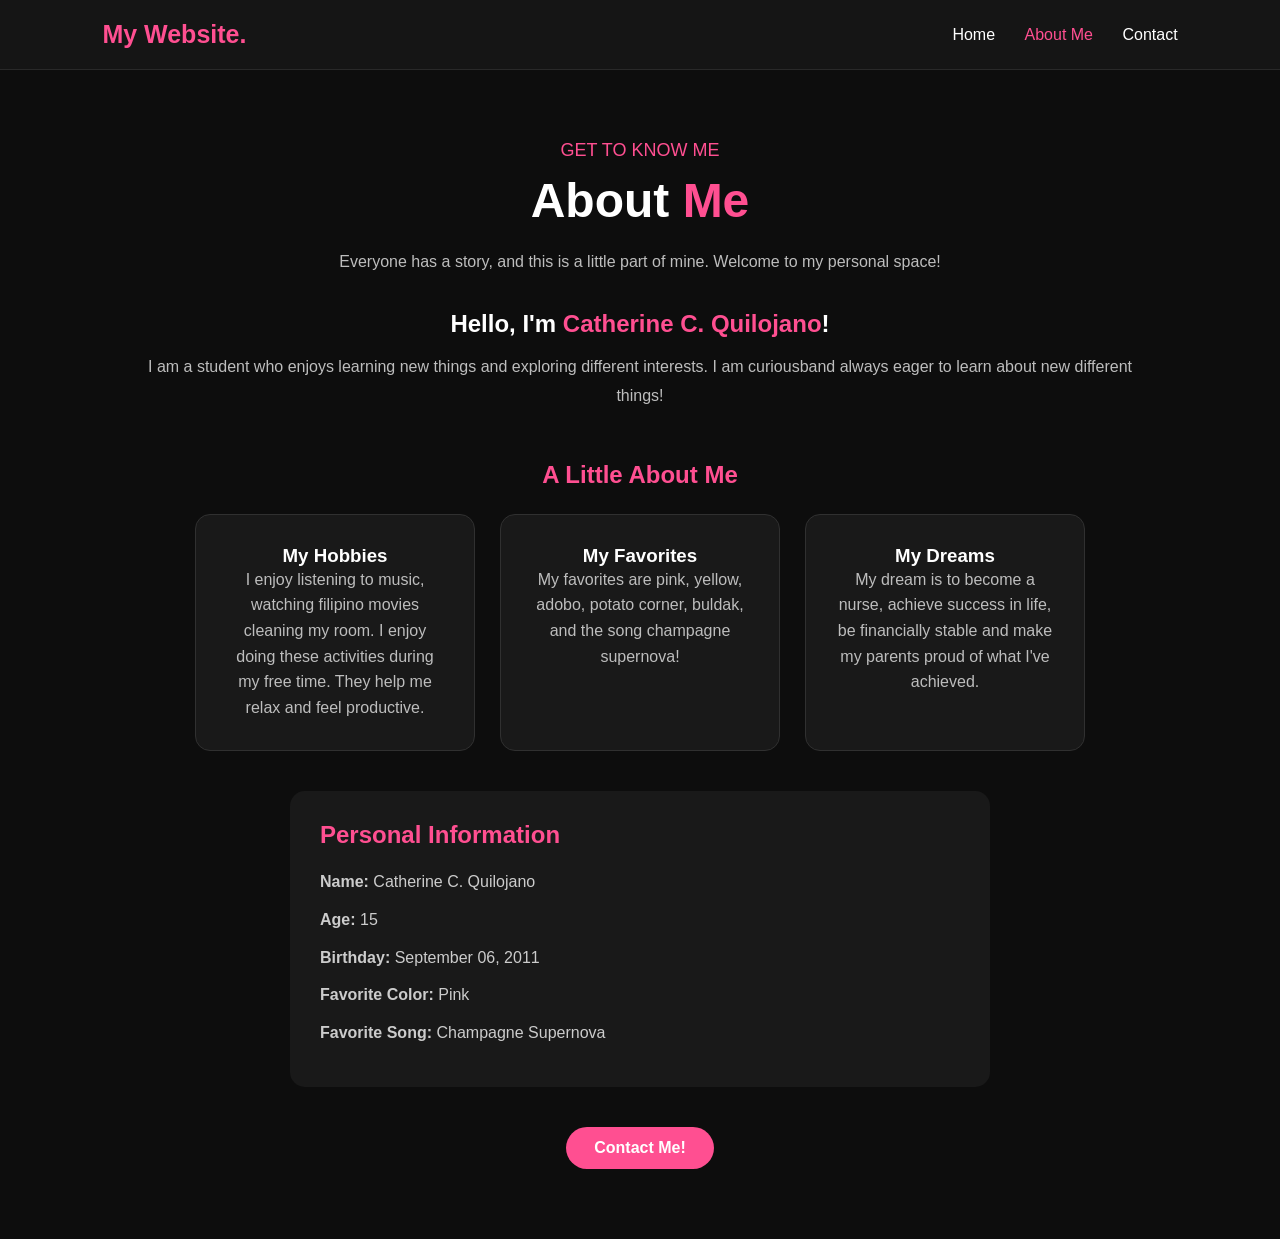
==== about.html @ f65b0c99 "Add files via upload" ====
<!DOCTYPE html>
<html lang="en">
<head>
    <meta charset="UTF-8">
    <meta name="viewport" content="width=device-width, initial-scale=1.0">

    <title>About Me | My Personal Website</title>

    <link rel="stylesheet" href="style.css">
</head>

<body>

    <!-- NAVIGATION BAR -->
    <header>
        <h2 class="logo">My Website.</h2>

        <nav>
            <a href="index.html">Home</a>
            <a href="about.html" class="active">About Me</a>
            <a href="contact.html">Contact</a>
        </nav>
    </header>


    <!-- ABOUT INTRODUCTION -->
    <section class="about">

        <p class="welcome">GET TO KNOW ME</p>

        <h1>About <span>Me</span></h1>

        <p class="about-intro">
            Everyone has a story, and this is a little part of mine.
            Welcome to my personal space!
        </p>
      

            <div class="profile-text">
                <h2>Hello, I'm <span>Catherine C. Quilojano</span>!</h2>

                <p>
                  I am a student who enjoys learning new things and
                  exploring different interests. I am curiousband always
                  eager to learn about new different things!
                </p>

          
            </div>

        <!-- INFORMATION CARDS -->
        <h2 class="section-title">A Little About Me</h2>

        <div class="card-container">

            <div class="card">
                <h3> My Hobbies</h3>
                <p>
                    I enjoy listening to music, watching filipino movies
                  cleaning my room. I enjoy doing these activities during my free time.
                  They help me relax and feel productive.
                  </p>
            </div>

            <div class="card">
                <h3>My Favorites</h3>
                <p>
                    My favorites are pink, yellow, adobo, potato corner,
                  buldak, and the song champagne supernova!
                </p>
            </div>

            <div class="card">
                <h3> My Dreams</h3>
                <p>
                    My dream is to become a nurse, achieve success in life, be 
                  financially stable and make my parents proud of what
                  I've achieved.
                </p>
            </div>

        </div>


        <!-- PERSONAL INFORMATION -->
        <div class="personal-info">

            <h2>Personal Information</h2>

            <p><strong>Name:</strong> Catherine C. Quilojano</p>
            <p><strong>Age:</strong> 15</p>
            <p><strong>Birthday:</strong> September 06, 2011</p>
            <p><strong>Favorite Color:</strong> Pink </p>
            <p><strong>Favorite Song:</strong> Champagne Supernova </p>

        </div>

        <a href="contact.html" class="button">
            Contact Me!
        </a>

    </section>


</body>
</html>
---- style.css ----
/* GENERAL SETTINGS */
* {
    margin: 0;
    padding: 0;
    box-sizing: border-box;
    font-family: Arial, sans-serif;
    scroll-behavior: smooth;
}

body {
    background: #0d0d0d;
    color: white;
}

/* NAVIGATION BAR */
header {
    width: 100%;
    padding: 20px 8%;
    display: flex;
    justify-content: space-between;
    align-items: center;
    background: #151515;
    position: sticky;
    top: 0;
    z-index: 100;
    border-bottom: 1px solid #292929;
}

.logo {
    color: #ff4f91;
    font-size: 25px;
    font-weight: bold;
    text-decoration: none;
}

nav a {
    color: white;
    text-decoration: none;
    font-size: 16px;
    margin-left: 25px;
    transition: 0.3s;
}

nav a:hover,
nav a.active {
    color: #ff4f91;
}

/* GENERAL TITLES */
.welcome {
    color: #ff4f91;
    font-size: 18px;
    margin-bottom: 12px;
}

h1 {
    font-size: 48px;
    margin-bottom: 20px;
}

h1 span,
h2 span {
    color: #ff4f91;
}

/* HOME PAGE */
.home {
    min-height: 75vh;
    display: flex;
    align-items: center;
    padding: 70px 10%;
}

.home-content {
    max-width: 700px;
}

.description {
    color: #bdbdbd;
    font-size: 17px;
    line-height: 1.8;
    margin-bottom: 30px;
}

/* BUTTONS */
.button {
    display: inline-block;
    padding: 12px 28px;
    background: #ff4f91;
    color: white;
    text-decoration: none;
    border-radius: 30px;
    font-weight: bold;
    transition: 0.3s;
}

.button:hover {
    background: #e52d76;
    transform: translateY(-3px);
}

/* CARDS */
.home-cards,
.about,
.contact {
    padding: 70px 10%;
    text-align: center;
}

.card-subtitle,
.about-intro,
.contact-intro {
    color: #bdbdbd;
    margin-bottom: 35px;
    line-height: 1.7;
}

.card-container {
    display: flex;
    justify-content: center;
    flex-wrap: wrap;
    gap: 25px;
}

.card {
    background: #191919;
    border: 1px solid #303030;
    padding: 30px;
    width: 280px;
    border-radius: 15px;
    transition: 0.3s;
}

.card:hover {
    transform: translateY(-8px);
    border-color: #ff4f91;
}

.card h2 {
    color: #ff4f91;
    margin-bottom: 15px;
}

.card p {
    color: #bdbdbd;
    line-height: 1.6;
}

.card a {
    display: inline-block;
    color: #ff4f91;
    text-decoration: none;
    margin-top: 15px;
}

/* ABOUT PAGE */
.profile-card {
    display: flex;
    align-items: center;
    justify-content: center;
    gap: 35px;
    background: #191919;
    padding: 30px;
    border-radius: 15px;
    margin: 35px auto;
    max-width: 850px;
    text-align: left;
}

.profile-image img {
    width: 220px;
    height: 220px;
    object-fit: cover;
    border-radius: 15px;
    border: 3px solid #ff4f91;
}

.profile-text {
    flex: 1;
}

.profile-text h2 {
    margin-bottom: 15px;
}

.profile-text p {
    color: #bdbdbd;
    line-height: 1.8;
}

.section-title {
    margin: 50px 0 25px;
    color: #ff4f91;
}

.personal-info {
    background: #191919;
    padding: 30px;
    border-radius: 15px;
    max-width: 700px;
    margin: 40px auto;
    text-align: left;
}

.personal-info h2 {
    color: #ff4f91;
    margin-bottom: 20px;
}

.personal-info p {
    color: #ccc;
    margin: 12px 0;
    line-height: 1.6;
}

/* CONTACT PAGE */
.contact-container {
    display: flex;
    justify-content: center;
    flex-wrap: wrap;
    gap: 25px;
}

.contact-card {
    background: #191919;
    border: 1px solid #303030;
    padding: 30px;
    width: 280px;
    border-radius: 15px;
    transition: 0.3s;
}

.contact-card:hover {
    transform: translateY(-8px);
    border-color: #ff4f91;
}

.contact-card h2 {
    color: #ff4f91;
    margin-bottom: 15px;
}

.contact-card p {
    color: #bdbdbd;
    line-height: 1.6;
}

.contact-card a {
    display: inline-block;
    margin-top: 20px;
    color: #ff4f91;
    text-decoration: none;
}

/* MESSAGE BOX - IF INCLUDED */
.message-box {
    max-width: 600px;
    margin: 50px auto;
    background: #191919;
    padding: 30px;
    border-radius: 15px;
}

.message-box input,
.message-box textarea {
    width: 100%;
    padding: 14px;
    margin: 10px 0;
    background: #252525;
    color: white;
    border: 1px solid #444;
    border-radius: 8px;
    outline: none;
}

.message-box input:focus,
.message-box textarea:focus {
    border-color: #ff4f91;
}

.message-box textarea {
    min-height: 130px;
    resize: vertical;
}

.message-box button {
    padding: 12px 28px;
    background: #ff4f91;
    color: white;
    border: none;
    border-radius: 25px;
    cursor: pointer;
    font-weight: bold;
}

/* FOOTER */
footer {
    background: #151515;
    color: #999;
    text-align: center;
    padding: 25px;
    margin-top: 40px;
}

/* MOBILE RESPONSIVENESS */
@media (max-width: 600px) {

    header {
        flex-direction: column;
        gap: 18px;
        padding: 20px 5%;
    }

    nav {
        display: flex;
        justify-content: center;
        flex-wrap: wrap;
        gap: 15px;
    }

    nav a {
        margin: 0;
        font-size: 14px;
    }

    h1 {
        font-size: 36px;
    }

    .home {
        padding: 60px 7%;
        min-height: 65vh;
    }

    .home-cards,
    .about,
    .contact {
        padding: 50px 7%;
    }

    .profile-card {
        flex-direction: column;
        text-align: center;
    }

    .profile-image img {
        width: 180px;
        height: 180px;
    }

    .card,
    .contact-card {
        width: 100%;
    }
}
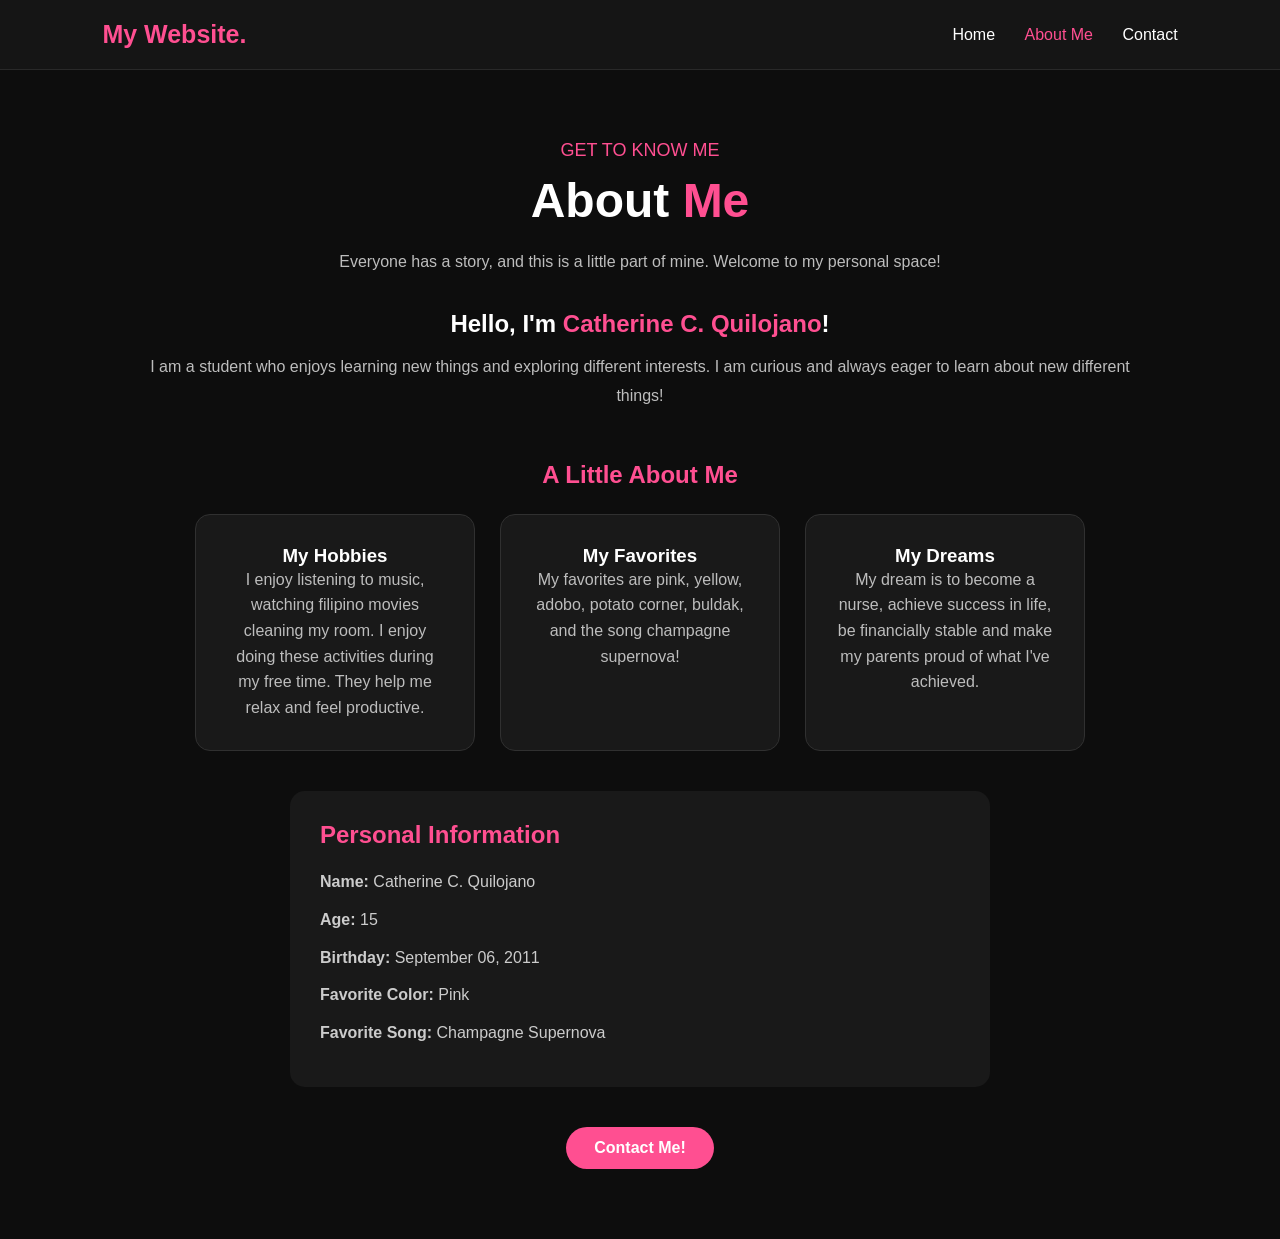
==== commit bab38847: "about.html" ====
--- a/about.html
+++ b/about.html
@@ -42,7 +42,7 @@
 
                 <p>
                   I am a student who enjoys learning new things and
-                  exploring different interests. I am curiousband always
+                  exploring different interests. I am curious and always
                   eager to learn about new different things!
                 </p>
 
